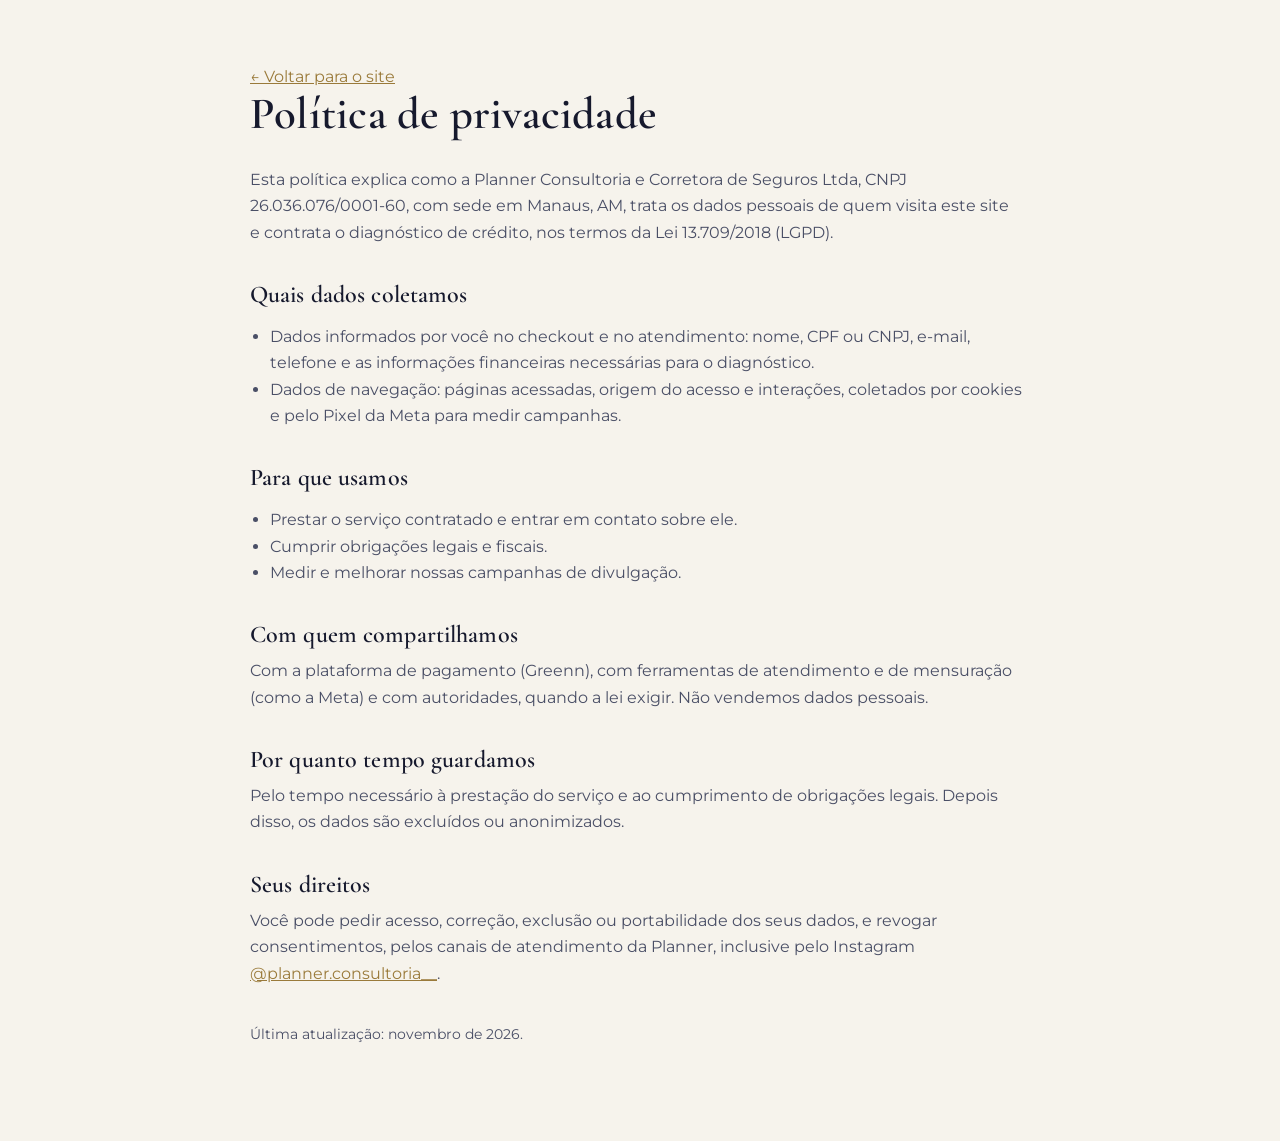
==== politica-de-privacidade.html @ 1955d6dd "Landing page do Diagnóstico de Crédito da Planner Co-Authored-By: Claude Opus 5.5 <noreply@anthropic" ====
<!doctype html>
<html lang="pt-BR">
<head>
<meta charset="utf-8">
<meta name="viewport" content="width=device-width, initial-scale=1, viewport-fit=cover">
<title>Política de privacidade | Planner Consultoria</title>
<meta name="robots" content="noindex">
<link rel="icon" href="assets/img/icone.png">
<link rel="stylesheet" href="https://fonts.googleapis.com/css2?family=Cormorant+Garamond:wght@600&family=Montserrat:wght@400;600&display=swap">
<link rel="stylesheet" href="assets/css/style.css">
<style>
  .policy{padding-block:64px 96px}
  .policy h1{font-size:clamp(2rem,4vw,2.8rem);margin-bottom:28px}
  .policy h2{font-size:1.5rem;margin:36px 0 10px}
  .policy p,.policy li{color:var(--ink-soft);max-width:70ch}
  .policy ul{padding-left:20px}
  .policy a{color:#9a7a3a}
</style>
</head>
<body class="section--light" style="background:var(--ivory)">
<main class="wrap narrow policy">
  <p><a href="index.html">← Voltar para o site</a></p>
  <h1>Política de privacidade</h1>
  <p>Esta política explica como a Planner Consultoria e Corretora de Seguros Ltda, CNPJ 26.036.076/0001-60, com sede em Manaus, AM, trata os dados pessoais de quem visita este site e contrata o diagnóstico de crédito, nos termos da Lei 13.709/2018 (LGPD).</p>

  <h2>Quais dados coletamos</h2>
  <ul>
    <li>Dados informados por você no checkout e no atendimento: nome, CPF ou CNPJ, e-mail, telefone e as informações financeiras necessárias para o diagnóstico.</li>
    <li>Dados de navegação: páginas acessadas, origem do acesso e interações, coletados por cookies e pelo Pixel da Meta para medir campanhas.</li>
  </ul>

  <h2>Para que usamos</h2>
  <ul>
    <li>Prestar o serviço contratado e entrar em contato sobre ele.</li>
    <li>Cumprir obrigações legais e fiscais.</li>
    <li>Medir e melhorar nossas campanhas de divulgação.</li>
  </ul>

  <h2>Com quem compartilhamos</h2>
  <p>Com a plataforma de pagamento (Greenn), com ferramentas de atendimento e de mensuração (como a Meta) e com autoridades, quando a lei exigir. Não vendemos dados pessoais.</p>

  <h2>Por quanto tempo guardamos</h2>
  <p>Pelo tempo necessário à prestação do serviço e ao cumprimento de obrigações legais. Depois disso, os dados são excluídos ou anonimizados.</p>

  <h2>Seus direitos</h2>
  <p>Você pode pedir acesso, correção, exclusão ou portabilidade dos seus dados, e revogar consentimentos, pelos canais de atendimento da Planner, inclusive pelo Instagram <a href="https://www.instagram.com/planner.consultoria__/" target="_blank" rel="noopener">@planner.consultoria__</a>.</p>

  <p style="margin-top:36px;font-size:.85rem">Última atualização: novembro de 2026.</p>
</main>
</body>
</html>
---- assets/css/style.css ----
/* Planner Consultoria — landing do diagnóstico
   Base azul-marinho da marca (#16192D), dourado e prata em gradiente como na identidade visual.
   Seções alternam marinho e marfim para leitura confortável. */
:root{
  --navy:#16192D;
  --navy-2:#1d2140;
  --navy-3:#0f1121;
  --ivory:#f6f3ec;
  --ink:#16192D;
  --ink-soft:#4a4f66;
  --line-dark:rgba(255,255,255,.12);
  --line-light:#dcd6c8;
  --text:#e9e7e1;
  --text-soft:#b9bccb;
  --gold:#d8b46a;
  --gold-grad:linear-gradient(100deg,#c9a052 0%,#f3e2b5 45%,#d4af64 70%,#b98f45 100%);
  --silver-grad:linear-gradient(100deg,#9c9ca1 0%,#f1f1f3 45%,#b4b4ba 100%);
  --ok:#7fc8a3;
  --warn:#e9b45e;
  --display:"Cormorant Garamond", "Times New Roman", Georgia, serif;
  --body:"Montserrat", "Segoe UI", system-ui, sans-serif;
  --radius:14px;
}
*{box-sizing:border-box}
html{scroll-behavior:smooth}
@media (prefers-reduced-motion:reduce){html{scroll-behavior:auto}}
body{margin:0;background:var(--navy);color:var(--text);font-family:var(--body);font-size:16px;line-height:1.65;-webkit-font-smoothing:antialiased}
img{max-width:100%;height:auto;display:block}
a{color:inherit}
h1,h2,h3{margin:0;text-wrap:balance}
h1,h2{font-family:var(--display);font-weight:600;letter-spacing:.005em;line-height:1.08}
h1{font-size:clamp(2.4rem,5.6vw,4.1rem)}
h2{font-size:clamp(2rem,4.2vw,3rem)}
h3{font-size:1.06rem;font-weight:600;line-height:1.35}
h1 em,h2 em{font-style:italic;background:var(--gold-grad);-webkit-background-clip:text;background-clip:text;color:transparent}
p{margin:0}

.wrap{width:100%;max-width:1160px;margin:0 auto;padding-left:max(20px,env(safe-area-inset-left,0px));padding-right:max(20px,env(safe-area-inset-right,0px))}
.narrow{max-width:820px}
.center{display:flex;justify-content:center;margin-top:44px}

.eyebrow{font-size:.74rem;font-weight:600;letter-spacing:.18em;text-transform:uppercase;color:var(--gold);margin-bottom:16px}
.eyebrow--dark{color:#9a7a3a}
.fine{font-size:.78rem;color:var(--text-soft);max-width:52ch}

/* Botões */
.btn{display:inline-flex;align-items:center;justify-content:center;gap:10px;min-height:52px;padding:0 28px;border-radius:999px;font-weight:600;font-size:.95rem;letter-spacing:.02em;text-decoration:none;transition:transform .15s ease, box-shadow .2s ease, background-color .2s}
.btn:focus-visible{outline:3px solid #f3e2b5;outline-offset:3px}
.btn--gold{background:var(--gold-grad);color:var(--navy);box-shadow:0 8px 28px rgba(216,180,106,.25)}
.btn--gold:hover{transform:translateY(-1px);box-shadow:0 12px 32px rgba(216,180,106,.35)}
.btn--ghost{border:1px solid var(--line-dark);color:var(--text)}
.btn--ghost:hover{border-color:var(--gold);color:#f3e2b5}
.btn--sm{min-height:42px;padding:0 20px;font-size:.85rem}

/* Topo */
.topbar{position:sticky;top:0;z-index:20;background:rgba(22,25,45,.92);backdrop-filter:saturate(140%) blur(10px);border-bottom:1px solid var(--line-dark)}
.topbar__inner{display:flex;align-items:center;gap:24px;min-height:72px}
.topbar__logo img{height:46px;width:auto}
.topbar__nav{display:flex;gap:26px;margin-left:auto;font-size:.86rem}
.topbar__nav a{text-decoration:none;color:var(--text-soft)}
.topbar__nav a:hover{color:#f3e2b5}

/* Hero */
.hero{position:relative;overflow:hidden;padding-block:72px 88px;background:
  radial-gradient(900px 500px at 85% 10%, rgba(216,180,106,.10), transparent 60%),
  radial-gradient(700px 500px at 0% 100%, rgba(120,130,180,.10), transparent 60%),
  var(--navy)}
.hero__grid{display:grid;grid-template-columns:1.1fr .9fr;gap:56px;align-items:center}
.hero__copy{display:flex;flex-direction:column;gap:24px;min-width:0}
.hero__lead{font-size:1.08rem;color:var(--text-soft);max-width:54ch}
.price{display:flex;align-items:center;gap:20px;padding:16px 0;border-top:1px solid var(--line-dark);border-bottom:1px solid var(--line-dark);max-width:460px}
.price__value{font-family:var(--display);font-size:3.4rem;font-weight:600;line-height:1;background:var(--gold-grad);-webkit-background-clip:text;background-clip:text;color:transparent}
.price__value span{font-size:1.4rem;margin-right:4px;vertical-align:.9em}
.price__desc{font-size:.85rem;color:var(--text-soft);line-height:1.5}
.hero__actions{display:flex;flex-wrap:wrap;gap:14px}
.hero__photo{position:relative;margin:0}
.hero__photo img{border-radius:22px;aspect-ratio:4/5;object-fit:cover;object-position:center 20%;width:100%;box-shadow:0 30px 80px rgba(0,0,0,.45)}
.hero__photo::before{content:"";position:absolute;inset:-1px;border-radius:23px;padding:1px;background:var(--gold-grad);-webkit-mask:linear-gradient(#000 0 0) content-box,linear-gradient(#000 0 0);-webkit-mask-composite:xor;mask-composite:exclude;pointer-events:none;opacity:.7}
.report-card{position:absolute;left:-28px;bottom:36px;width:min(260px,80%);background:rgba(15,17,33,.92);backdrop-filter:blur(8px);border:1px solid rgba(216,180,106,.35);border-radius:var(--radius);padding:16px 18px;display:flex;flex-direction:column;gap:9px;font-size:.8rem;box-shadow:0 18px 40px rgba(0,0,0,.4)}
.report-card__label{font-size:.66rem;letter-spacing:.16em;text-transform:uppercase;color:var(--gold)}
.report-card__row{display:flex;justify-content:space-between;gap:12px;border-top:1px solid var(--line-dark);padding-top:8px}
.report-card__row b{font-weight:500}
.report-card__row i{font-style:normal;font-weight:600}
.ok{color:var(--ok)} .warn{color:var(--warn)}
.report-card__foot{font-size:.62rem;color:var(--text-soft);opacity:.7}

/* Seções */
.section{padding-block:96px}
.section h2{max-width:22ch}
.section__lead{margin-top:20px;font-size:1.06rem;max-width:62ch}
.section--light{background:var(--ivory);color:var(--ink)}
.section--light .section__lead,.section--light p{color:var(--ink-soft)}
.section--light h2,.section--light h3{color:var(--ink)}
.section--light h2 em{background:none;color:#9a7a3a}
.section--deep{background:var(--navy-3)}

/* Camadas */
.layers{list-style:none;margin:48px 0 0;padding:0;display:grid;grid-template-columns:repeat(3,minmax(0,1fr));gap:20px;counter-reset:none}
.layer{background:#fff;border:1px solid var(--line-light);border-radius:var(--radius);padding:28px 26px;display:flex;flex-direction:column;gap:12px;position:relative}
.layer:nth-child(3){background:var(--navy);border-color:var(--navy)}
.layer:nth-child(3) h3{color:#fff}
.layer:nth-child(3) p{color:var(--text-soft)}
.layer:nth-child(3) .layer__n{color:var(--gold)}
.layer__n{font-size:.7rem;font-weight:700;letter-spacing:.16em;text-transform:uppercase;color:#9a7a3a}
.callout{margin-top:36px;padding:22px 26px;border-left:3px solid #c9a052;background:#fff;border-radius:0 var(--radius) var(--radius) 0;max-width:820px;font-size:1rem}

/* Entregáveis */
.deliverables{margin-top:52px;display:grid;grid-template-columns:repeat(3,minmax(0,1fr));gap:22px}
.deliv{border:1px solid var(--line-dark);border-radius:var(--radius);padding:30px 26px;display:flex;flex-direction:column;gap:12px;background:linear-gradient(180deg,rgba(255,255,255,.03),transparent)}
.deliv__icon{width:46px;height:46px;color:var(--gold)}
.deliv p{color:var(--text-soft);font-size:.95rem}

/* Etapas */
.steps{list-style:none;margin:52px 0 0;padding:0;display:grid;grid-template-columns:repeat(4,minmax(0,1fr));gap:22px;position:relative}
.step{display:flex;flex-direction:column;gap:16px}
.step__n{width:52px;height:52px;border-radius:50%;display:grid;place-items:center;font-family:var(--display);font-size:1.6rem;font-weight:600;color:var(--navy);background:var(--gold-grad)}
.step h3{margin-bottom:6px}
.step p{color:var(--text-soft);font-size:.93rem}

/* Para quem */
.two-col{display:grid;grid-template-columns:1fr 1fr;gap:56px;align-items:start}
.two-col>*{min-width:0}
.checks{list-style:none;margin:28px 0 0;padding:0;display:flex;flex-direction:column;gap:12px}
.checks li{position:relative;padding-left:32px;color:var(--ink-soft)}
.checks li::before{content:"";position:absolute;left:0;top:.35em;width:18px;height:18px;border-radius:50%;background:var(--gold-grad)}
.checks li::after{content:"";position:absolute;left:6px;top:.62em;width:6px;height:3px;border-left:2px solid var(--navy);border-bottom:2px solid var(--navy);transform:rotate(-45deg)}
.isnot{display:grid;grid-template-columns:1fr;gap:16px}
.isnot__col{background:#fff;border:1px solid var(--line-light);border-radius:var(--radius);padding:24px 26px}
.isnot__col--no{background:var(--navy);border-color:var(--navy)}
.isnot__col--no h3{color:#fff}
.isnot__col--no li{color:var(--text-soft)}
.isnot__col ul{margin:12px 0 0;padding-left:20px;display:flex;flex-direction:column;gap:6px}
.isnot__col li{color:var(--ink-soft)}
.isnot__col.isnot__col--no li{color:#d6d8e2}

/* Sobre */
.about{display:grid;grid-template-columns:.8fr 1.2fr;gap:64px;align-items:center}
.about__photo{margin:0}
.about__photo img{border-radius:22px;aspect-ratio:4/5;object-fit:cover;width:100%}
.about__copy{display:flex;flex-direction:column;gap:16px;min-width:0}
.about__copy p{color:var(--text-soft);max-width:58ch}
.about__role{font-size:.8rem !important;letter-spacing:.14em;text-transform:uppercase;color:var(--gold) !important}
.link-arrow{color:#f3e2b5;font-weight:600;font-size:.92rem;text-underline-offset:4px}

/* FAQ */
.faq{margin-top:36px;display:flex;flex-direction:column;border-top:1px solid var(--line-light)}
.faq details{border-bottom:1px solid var(--line-light);padding:20px 0}
.faq summary{cursor:pointer;font-weight:600;color:var(--ink);list-style:none;display:flex;justify-content:space-between;gap:16px}
.faq summary::-webkit-details-marker{display:none}
.faq summary::after{content:"+";font-family:var(--display);font-size:1.6rem;line-height:1;color:#9a7a3a}
.faq details[open] summary::after{content:"–"}
.faq details p{margin-top:12px;max-width:64ch}
.faq summary:focus-visible{outline:2px solid #9a7a3a;outline-offset:4px}

/* CTA final */
.final{padding-block:100px;background:radial-gradient(700px 400px at 50% 0%, rgba(216,180,106,.14), transparent 70%),var(--navy)}
.final__inner{display:flex;flex-direction:column;align-items:center;text-align:center;gap:22px}
.final__logo{width:150px;opacity:.95}
.final p{color:var(--text-soft);max-width:52ch}

/* Rodapé */
.footer{border-top:1px solid var(--line-dark);background:var(--navy-3);padding-block:44px 120px}
.footer__inner{display:flex;flex-direction:column;gap:12px;font-size:.8rem;color:var(--text-soft)}
.footer__inner img{width:170px;height:auto;margin-bottom:6px}

/* Barra fixa no celular */
.mobile-cta{display:none}

@media (max-width:960px){
  .topbar__nav{display:none}
  .topbar__inner .btn{margin-left:auto}
  .hero{padding-block:44px 64px}
  .hero__grid{grid-template-columns:1fr;gap:40px}
  .hero__photo{max-width:440px;width:100%;margin:0 auto}
  .report-card{left:12px;bottom:16px}
  .layers,.deliverables{grid-template-columns:1fr}
  .steps{grid-template-columns:1fr 1fr;gap:30px}
  .two-col,.about{grid-template-columns:1fr;gap:40px}
  .about__photo{max-width:420px}
  .section{padding-block:72px}
}
@media (max-width:600px){
  .topbar__logo img{height:36px}
  .topbar__inner .btn{display:none}
  .steps{grid-template-columns:1fr}
  .price__value{font-size:2.8rem}
  .hero__actions .btn{width:100%}
  .mobile-cta{display:block;position:fixed;left:0;right:0;bottom:0;z-index:30;padding:12px max(16px,env(safe-area-inset-right,0px)) calc(12px + env(safe-area-inset-bottom,0px)) max(16px,env(safe-area-inset-left,0px));background:rgba(15,17,33,.94);backdrop-filter:blur(8px);border-top:1px solid var(--line-dark);transform:translateY(110%);transition:transform .25s ease}
  .mobile-cta.is-visible{transform:none}
  .mobile-cta .btn{width:100%}
}
@media (prefers-reduced-motion:reduce){.btn,.mobile-cta{transition:none}}
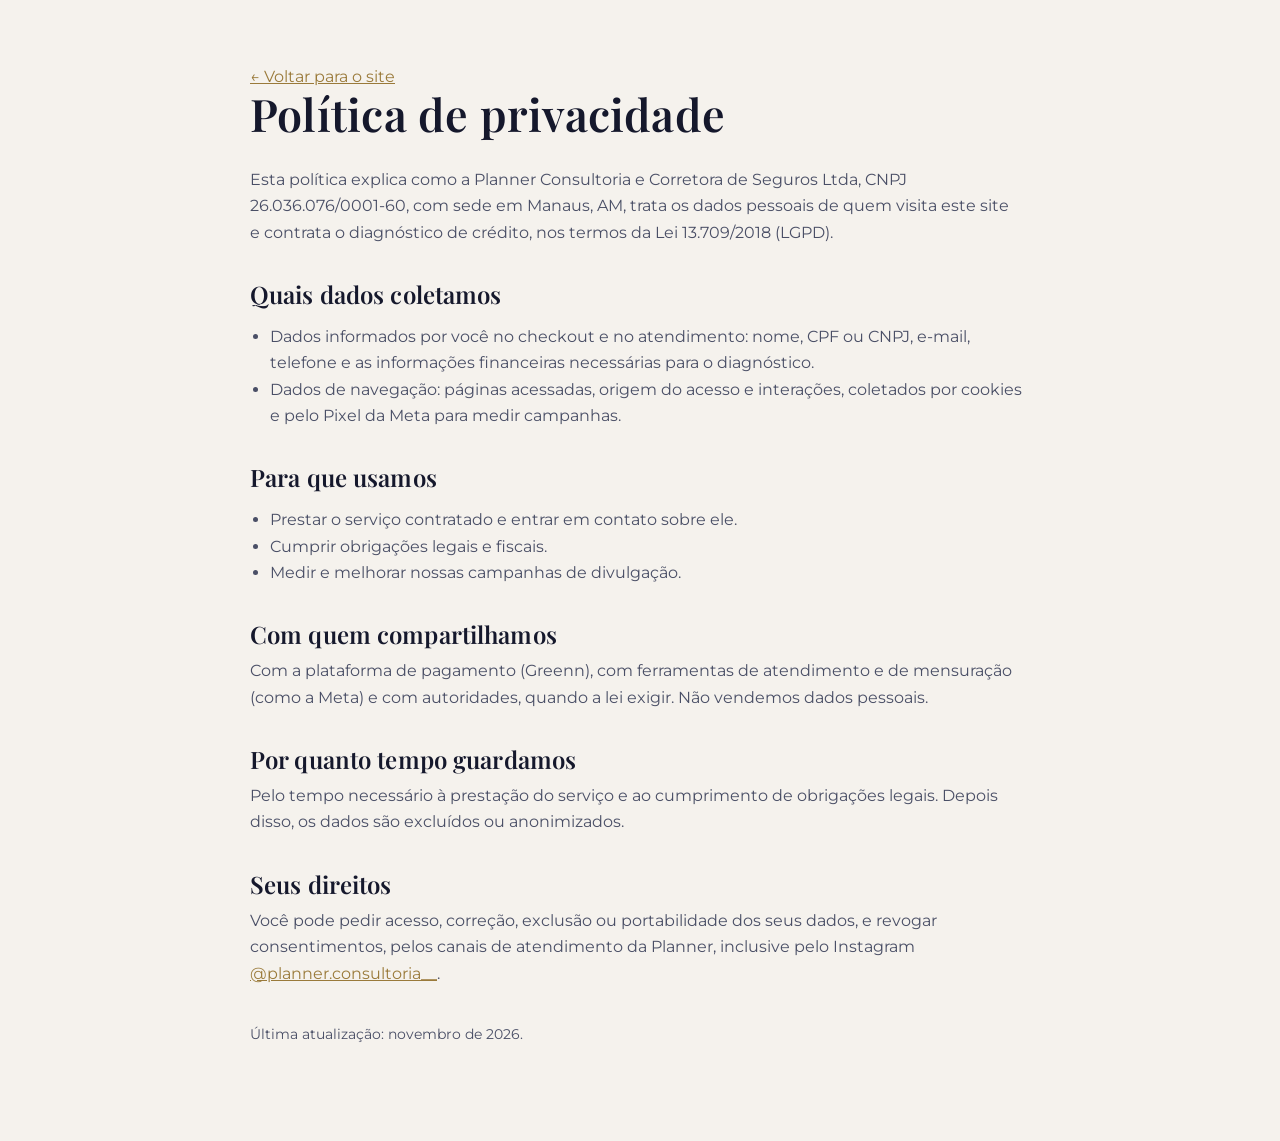
==== commit 6dfab453: "Ajusta a página ao Brand OS da Planner: paleta, Playfair Display, etapas numeradas e vocabulário Co-" ====
--- a/politica-de-privacidade.html
+++ b/politica-de-privacidade.html
@@ -6,7 +6,7 @@
 <title>Política de privacidade | Planner Consultoria</title>
 <meta name="robots" content="noindex">
 <link rel="icon" href="assets/img/icone.png">
-<link rel="stylesheet" href="https://fonts.googleapis.com/css2?family=Cormorant+Garamond:wght@600&family=Montserrat:wght@400;600&display=swap">
+<link rel="stylesheet" href="https://fonts.googleapis.com/css2?family=Playfair+Display:wght@600&family=Montserrat:wght@400;600&display=swap">
 <link rel="stylesheet" href="assets/css/style.css">
 <style>
   .policy{padding-block:64px 96px}
--- a/assets/css/style.css
+++ b/assets/css/style.css
@@ -2,22 +2,23 @@
    Base azul-marinho da marca (#16192D), dourado e prata em gradiente como na identidade visual.
    Seções alternam marinho e marfim para leitura confortável. */
 :root{
-  --navy:#16192D;
-  --navy-2:#1d2140;
+  --navy:#15182C;
+  --navy-2:#1C223A;
   --navy-3:#0f1121;
-  --ivory:#f6f3ec;
-  --ink:#16192D;
+  --ivory:#F5F2ED;
+  --ink:#15182C;
   --ink-soft:#4a4f66;
   --line-dark:rgba(255,255,255,.12);
   --line-light:#dcd6c8;
   --text:#e9e7e1;
   --text-soft:#b9bccb;
-  --gold:#d8b46a;
-  --gold-grad:linear-gradient(100deg,#c9a052 0%,#f3e2b5 45%,#d4af64 70%,#b98f45 100%);
+  --gold:#C7A55C;
+  --gold-light:#E8CF8B;
+  --gold-grad:linear-gradient(100deg,#C7A55C 0%,#E8CF8B 55%,#C7A55C 100%);
   --silver-grad:linear-gradient(100deg,#9c9ca1 0%,#f1f1f3 45%,#b4b4ba 100%);
   --ok:#7fc8a3;
   --warn:#e9b45e;
-  --display:"Cormorant Garamond", "Times New Roman", Georgia, serif;
+  --display:"Playfair Display", Georgia, "Times New Roman", serif;
   --body:"Montserrat", "Segoe UI", system-ui, sans-serif;
   --radius:14px;
 }
@@ -29,10 +30,10 @@
 a{color:inherit}
 h1,h2,h3{margin:0;text-wrap:balance}
 h1,h2{font-family:var(--display);font-weight:600;letter-spacing:.005em;line-height:1.08}
-h1{font-size:clamp(2.4rem,5.6vw,4.1rem)}
-h2{font-size:clamp(2rem,4.2vw,3rem)}
+h1{font-size:clamp(2.2rem,5vw,3.6rem)}
+h2{font-size:clamp(1.8rem,3.6vw,2.6rem)}
 h3{font-size:1.06rem;font-weight:600;line-height:1.35}
-h1 em,h2 em{font-style:italic;background:var(--gold-grad);-webkit-background-clip:text;background-clip:text;color:transparent}
+h1 em,h2 em{font-style:italic;color:var(--gold-light)}
 p{margin:0}
 
 .wrap{width:100%;max-width:1160px;margin:0 auto;padding-left:max(20px,env(safe-area-inset-left,0px));padding-right:max(20px,env(safe-area-inset-right,0px))}
@@ -45,11 +46,11 @@
 
 /* Botões */
 .btn{display:inline-flex;align-items:center;justify-content:center;gap:10px;min-height:52px;padding:0 28px;border-radius:999px;font-weight:600;font-size:.95rem;letter-spacing:.02em;text-decoration:none;transition:transform .15s ease, box-shadow .2s ease, background-color .2s}
-.btn:focus-visible{outline:3px solid #f3e2b5;outline-offset:3px}
-.btn--gold{background:var(--gold-grad);color:var(--navy);box-shadow:0 8px 28px rgba(216,180,106,.25)}
-.btn--gold:hover{transform:translateY(-1px);box-shadow:0 12px 32px rgba(216,180,106,.35)}
+.btn:focus-visible{outline:3px solid #E8CF8B;outline-offset:3px}
+.btn--gold{background:var(--gold-grad);color:var(--navy);box-shadow:0 6px 20px rgba(199,165,92,.18)}
+.btn--gold:hover{transform:translateY(-1px);box-shadow:0 10px 26px rgba(199,165,92,.28)}
 .btn--ghost{border:1px solid var(--line-dark);color:var(--text)}
-.btn--ghost:hover{border-color:var(--gold);color:#f3e2b5}
+.btn--ghost:hover{border-color:var(--gold);color:#E8CF8B}
 .btn--sm{min-height:42px;padding:0 20px;font-size:.85rem}
 
 /* Topo */
@@ -58,25 +59,25 @@
 .topbar__logo img{height:46px;width:auto}
 .topbar__nav{display:flex;gap:26px;margin-left:auto;font-size:.86rem}
 .topbar__nav a{text-decoration:none;color:var(--text-soft)}
-.topbar__nav a:hover{color:#f3e2b5}
+.topbar__nav a:hover{color:#E8CF8B}
 
 /* Hero */
 .hero{position:relative;overflow:hidden;padding-block:72px 88px;background:
-  radial-gradient(900px 500px at 85% 10%, rgba(216,180,106,.10), transparent 60%),
+  radial-gradient(900px 500px at 85% 10%, rgba(199,165,92,.10), transparent 60%),
   radial-gradient(700px 500px at 0% 100%, rgba(120,130,180,.10), transparent 60%),
   var(--navy)}
 .hero__grid{display:grid;grid-template-columns:1.1fr .9fr;gap:56px;align-items:center}
 .hero__copy{display:flex;flex-direction:column;gap:24px;min-width:0}
 .hero__lead{font-size:1.08rem;color:var(--text-soft);max-width:54ch}
 .price{display:flex;align-items:center;gap:20px;padding:16px 0;border-top:1px solid var(--line-dark);border-bottom:1px solid var(--line-dark);max-width:460px}
-.price__value{font-family:var(--display);font-size:3.4rem;font-weight:600;line-height:1;background:var(--gold-grad);-webkit-background-clip:text;background-clip:text;color:transparent}
+.price__value{font-family:var(--display);font-size:3.2rem;font-weight:600;line-height:1;color:var(--gold-light)}
 .price__value span{font-size:1.4rem;margin-right:4px;vertical-align:.9em}
 .price__desc{font-size:.85rem;color:var(--text-soft);line-height:1.5}
 .hero__actions{display:flex;flex-wrap:wrap;gap:14px}
 .hero__photo{position:relative;margin:0}
 .hero__photo img{border-radius:22px;aspect-ratio:4/5;object-fit:cover;object-position:center 20%;width:100%;box-shadow:0 30px 80px rgba(0,0,0,.45)}
-.hero__photo::before{content:"";position:absolute;inset:-1px;border-radius:23px;padding:1px;background:var(--gold-grad);-webkit-mask:linear-gradient(#000 0 0) content-box,linear-gradient(#000 0 0);-webkit-mask-composite:xor;mask-composite:exclude;pointer-events:none;opacity:.7}
-.report-card{position:absolute;left:-28px;bottom:36px;width:min(260px,80%);background:rgba(15,17,33,.92);backdrop-filter:blur(8px);border:1px solid rgba(216,180,106,.35);border-radius:var(--radius);padding:16px 18px;display:flex;flex-direction:column;gap:9px;font-size:.8rem;box-shadow:0 18px 40px rgba(0,0,0,.4)}
+.hero__photo::before{content:"";position:absolute;inset:-1px;border-radius:23px;padding:1px;background:linear-gradient(160deg,rgba(232,207,139,.7),rgba(199,165,92,.15));-webkit-mask:linear-gradient(#000 0 0) content-box,linear-gradient(#000 0 0);-webkit-mask-composite:xor;mask-composite:exclude;pointer-events:none;opacity:.7}
+.report-card{position:absolute;left:-28px;bottom:36px;width:min(260px,80%);background:rgba(15,17,33,.92);backdrop-filter:blur(8px);border:1px solid rgba(199,165,92,.35);border-radius:var(--radius);padding:16px 18px;display:flex;flex-direction:column;gap:9px;font-size:.8rem;box-shadow:0 18px 40px rgba(0,0,0,.4)}
 .report-card__label{font-size:.66rem;letter-spacing:.16em;text-transform:uppercase;color:var(--gold)}
 .report-card__row{display:flex;justify-content:space-between;gap:12px;border-top:1px solid var(--line-dark);padding-top:8px}
 .report-card__row b{font-weight:500}
@@ -102,7 +103,7 @@
 .layer:nth-child(3) p{color:var(--text-soft)}
 .layer:nth-child(3) .layer__n{color:var(--gold)}
 .layer__n{font-size:.7rem;font-weight:700;letter-spacing:.16em;text-transform:uppercase;color:#9a7a3a}
-.callout{margin-top:36px;padding:22px 26px;border-left:3px solid #c9a052;background:#fff;border-radius:0 var(--radius) var(--radius) 0;max-width:820px;font-size:1rem}
+.callout{margin-top:36px;padding:22px 26px;border-left:3px solid #C7A55C;background:#fff;border-radius:0 var(--radius) var(--radius) 0;max-width:820px;font-size:1rem}
 
 /* Entregáveis */
 .deliverables{margin-top:52px;display:grid;grid-template-columns:repeat(3,minmax(0,1fr));gap:22px}
@@ -113,7 +114,8 @@
 /* Etapas */
 .steps{list-style:none;margin:52px 0 0;padding:0;display:grid;grid-template-columns:repeat(4,minmax(0,1fr));gap:22px;position:relative}
 .step{display:flex;flex-direction:column;gap:16px}
-.step__n{width:52px;height:52px;border-radius:50%;display:grid;place-items:center;font-family:var(--display);font-size:1.6rem;font-weight:600;color:var(--navy);background:var(--gold-grad)}
+.step{border-top:1px solid rgba(199,165,92,.45);padding-top:22px}
+.step__n{font-family:var(--display);font-size:2.6rem;font-weight:600;line-height:1;color:var(--gold-light)}
 .step h3{margin-bottom:6px}
 .step p{color:var(--text-soft);font-size:.93rem}
 
@@ -140,7 +142,7 @@
 .about__copy{display:flex;flex-direction:column;gap:16px;min-width:0}
 .about__copy p{color:var(--text-soft);max-width:58ch}
 .about__role{font-size:.8rem !important;letter-spacing:.14em;text-transform:uppercase;color:var(--gold) !important}
-.link-arrow{color:#f3e2b5;font-weight:600;font-size:.92rem;text-underline-offset:4px}
+.link-arrow{color:#E8CF8B;font-weight:600;font-size:.92rem;text-underline-offset:4px}
 
 /* FAQ */
 .faq{margin-top:36px;display:flex;flex-direction:column;border-top:1px solid var(--line-light)}
@@ -153,7 +155,7 @@
 .faq summary:focus-visible{outline:2px solid #9a7a3a;outline-offset:4px}
 
 /* CTA final */
-.final{padding-block:100px;background:radial-gradient(700px 400px at 50% 0%, rgba(216,180,106,.14), transparent 70%),var(--navy)}
+.final{padding-block:100px;background:radial-gradient(700px 400px at 50% 0%, rgba(199,165,92,.14), transparent 70%),var(--navy)}
 .final__inner{display:flex;flex-direction:column;align-items:center;text-align:center;gap:22px}
 .final__logo{width:150px;opacity:.95}
 .final p{color:var(--text-soft);max-width:52ch}
